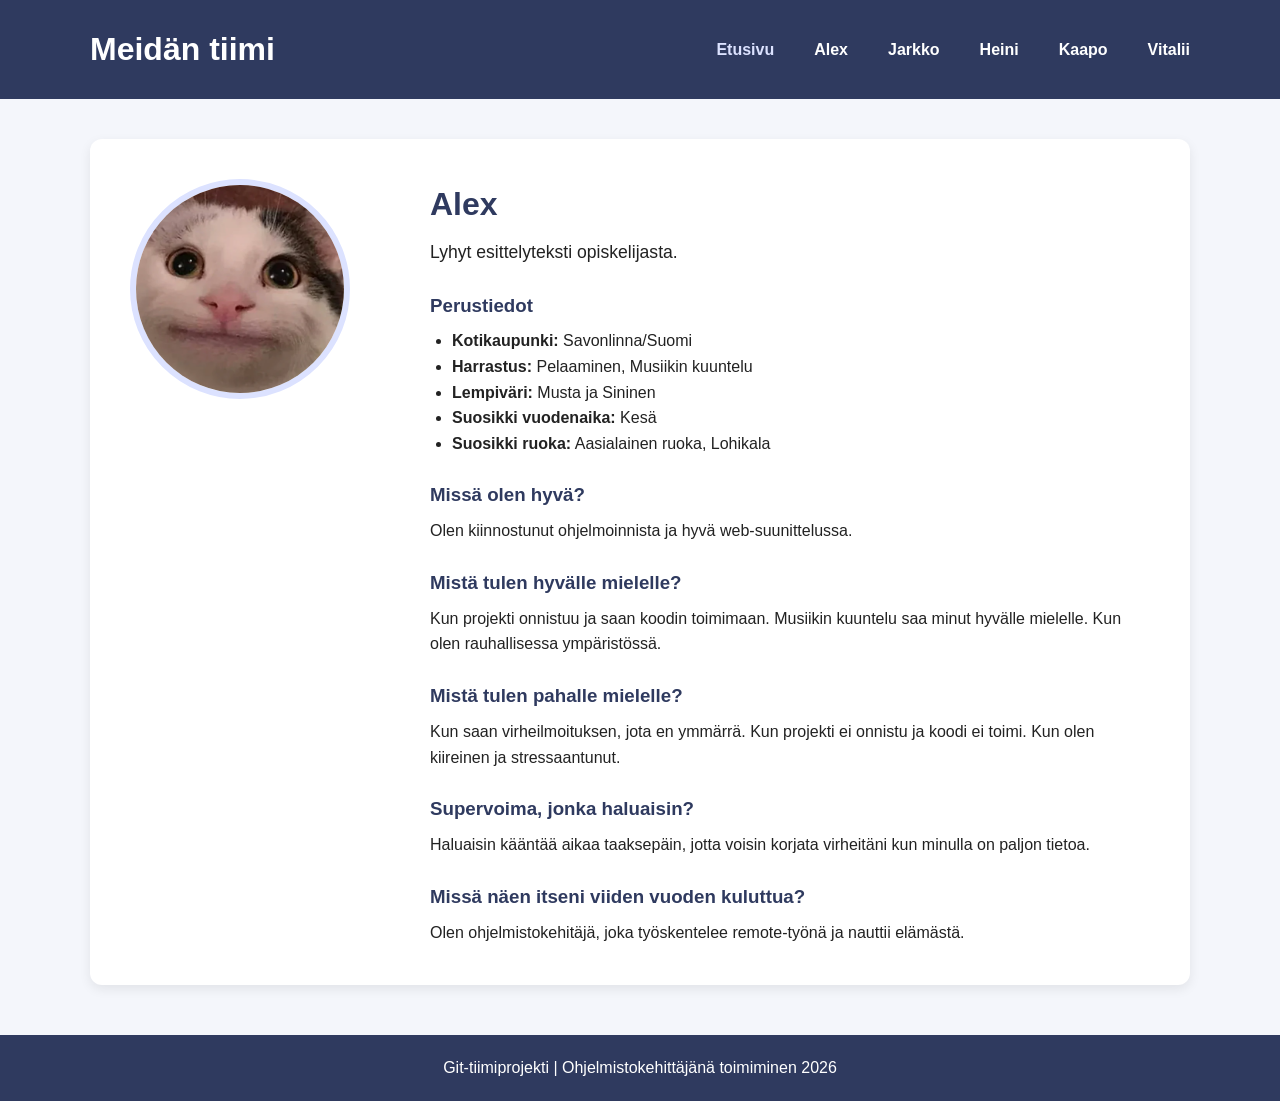
==== pages/Alex_Profiili.html @ 629b796e "Muutoksset naviaatioon" ====
<!DOCTYPE html>
<html lang="fi">
<head>
    <meta charset="UTF-8">
    <meta name="viewport" content="width=device-width, initial-scale=1.0">
    <title>Alex</title>
    <!-- Yhdistetään ulkoinen tyylitiedosto tähän sivuun -->
    <link rel="stylesheet" href="../css/style.css">
</head>
<body>

    <!-- Sivun ylätunniste sisältää tiimin nimen ja navigointilinkit -->
 <!-- Sivun ylätunniste sisältää tiimin nimen ja navigoinnin -->
      <header class="site-header">
        <div class="header-content">
            <h1>Meidän tiimi</h1>
            <nav>
                <a href="../index.html">Etusivu</a>
                <a href="Alex_Profiili.html">Alex</a>
                <a href="Jarkko.html">Jarkko</a>
                <a href="Heini-profiili.html">Heini</a>
                <a href="opiskelija_kaapo.html">Kaapo</a>
                <a href="profile_vitalii.html">Vitalii</a>
            </nav>
        </div>
    </header>

    <!-- Pääsisältö: opiskelijan profiili ja esittely -->
    <main>
        <section class="profile">
            <img class="profile-photo-large" src="../images/kissa.png" alt="Opiskelija 1">

            <div class="profile-info">
                <!-- Kirjoita otsikkoon nimesi, tekstikappaleeseen esittelyteksti -->
                <h2>Alex</h2>
                <!--Kirjoita tähän lyhyt kuvaus itsestäsi. Voit kertoa esimerkiksi,
                    mistä olet kiinnostunut ja millaisista asioista pidät.-->
                <p class="lead">Lyhyt esittelyteksti opiskelijasta.</p>

                <!-- Perustietojen luettelo, täydennä kohtiin omat vastauksesi -->
                <h3>Perustiedot</h3>
                <ul>
                    <li><strong>Kotikaupunki:</strong> Savonlinna/Suomi</li>
                    <li><strong>Harrastus:</strong> Pelaaminen, Musiikin kuuntelu</li>
                    <li><strong>Lempiväri:</strong> Musta ja Sininen</li>
                    <li><strong>Suosikki vuodenaika:</strong> Kesä</li>
                    <li><strong>Suosikki ruoka:</strong> Aasialainen ruoka, Lohikala</li>
                </ul>

                <!-- Täydennä omat vastauksesi alla oleviin kohtiin -->
                <h3>Missä olen hyvä?</h3>
                <p>
                    Olen kiinnostunut ohjelmoinnista ja hyvä web-suunittelussa.
                </p>
                <h3>Mistä tulen hyvälle mielelle?</h3>
                <p>
                   Kun projekti onnistuu ja saan koodin toimimaan.
                   Musiikin kuuntelu saa minut hyvälle mielelle.
                   Kun olen rauhallisessa ympäristössä.
                </p>
                <h3>Mistä tulen pahalle mielelle?</h3>
                <p>
                    Kun saan virheilmoituksen, jota en ymmärrä.
                    Kun projekti ei onnistu ja koodi ei toimi.
                    Kun olen kiireinen ja stressaantunut.
                </p>
                <h3>Supervoima, jonka haluaisin?</h3>
                <p>
                   Haluaisin kääntää aikaa taaksepäin, jotta voisin korjata virheitäni kun minulla on paljon tietoa.
                </p>
                <h3>Missä näen itseni viiden vuoden kuluttua?</h3>
                <p>
                    Olen ohjelmistokehitäjä, joka työskentelee remote-työnä ja nauttii elämästä.
                </p>
            </div>
        </section>
    </main>

    <!-- Alatunniste ja tekijätieto -->
    <footer class="site-footer">
        <p>Git-tiimiprojekti | Ohjelmistokehittäjänä toimiminen 2026</p>
    </footer>

    <!-- Sivun JavaScript-tiedosto -->
    <script src="../js/script.js"></script>
</body>
</html>
---- css/style.css ----
/* Perusasetukset: poistetaan oletusmarginaalit ja -täytteet */
* {
    margin: 0;
    padding: 0;
    box-sizing: border-box;
}

/* Body-elementin yleiset tyylit */
body {
    font-family: Arial, sans-serif;
    background-color: #f4f6fb;
    color: #222;
    line-height: 1.6;
}

/* Ylätunnisteen tyyli */
.site-header {
    background-color: #2f3a5f;
    color: white;
    padding: 24px 0;
    width: 100%;
}

/* Skrollatessa ylätunniste saa kiinteän position  */
.site-header-scrolled {
    position: fixed;
    top: 0;
    left: 0;
    z-index: 1000;
}
/* Ylätunnisteen sisältö keskitetään ja asetellaan riville */
.header-content {
    width: 90%;
    max-width: 1100px;
    margin: 0 auto;
    display: flex;
    justify-content: space-between;
    align-items: center;
    gap: 20px;
}

.site-header h1 {
    font-size: 2rem;
}

nav {
    position:sticky;
    display: flex;
   flex-wrap: wrap;
    gap: 40px;
    

   
}

nav a {
    color: white;
    text-decoration: none;
    font-weight: bold;

}

nav a:first-of-type {
  color: #dce2ff;
}

nav a:hover {
    text-decoration: underline;
}


/* Pääsisällön leveys ja keskitys */
main {
    width: 90%;
    max-width: 1100px;
    margin: 40px auto;
}

/* Esittelylohkon kortin tyyli */
.hero {
    display: grid;
    grid-template-columns: 320px 1fr;
    gap: 40px;
    align-items: center;
    background-color: white;
    padding: 40px;
    border-radius: 12px;
    box-shadow: 0 4px 12px rgba(0, 0, 0, 0.08);
    margin-bottom: 40px;
}

.team-photo {
    width: 300px;
    height: 300px;
    object-fit: cover;
    border-radius: 50%;
    border: 8px solid #dce2ff;
}

.hero-text h2 {
    font-size: 2rem;
    margin-bottom: 16px;
    color: #2f3a5f;
}

#H {
    font-family: "Sofia", sans-serif;
}

.members {
    display: grid;
    grid-template-columns: repeat(3, 1fr);
    gap: 24px;
}

.member-card {
    background-color: white;
    padding: 24px;
    border-radius: 12px;
    text-align: center;
    box-shadow: 0 4px 12px rgba(0, 0, 0, 0.08);
}

.profile-photo-small {
    width: 130px;
    height: 130px;
    object-fit: cover;
    border-radius: 50%;
    border: 5px solid #dce2ff;
    margin-bottom: 16px;
}

.member-card h3 {
    color: #2f3a5f;
    margin-bottom: 8px;
}

.member-card p {
    margin-bottom: 18px;
}

.button {
    display: inline-block;
    background-color: #2f3a5f;
    color: white;
    text-decoration: none;
    padding: 10px 18px;
    border-radius: 6px;
}

.button:hover {
    background-color: #1f2744;
}

.profile {
    display: grid;
    grid-template-columns: 260px 1fr;
    gap: 40px;
    align-items: start;
    background-color: white;
    padding: 40px;
    border-radius: 12px;
    box-shadow: 0 4px 12px rgba(0, 0, 0, 0.08);
}

.profile-photo-large {
    width: 220px;
    height: 220px;
    object-fit: cover;
    border-radius: 50%;
    border: 6px solid #dce2ff;
}

.profile-info h2 {
    font-size: 2rem;
    margin-bottom: 8px;
    color: #2f3a5f;
}

.profile-info h3 {
    margin-top: 24px;
    margin-bottom: 8px;
    color: #2f3a5f;
}

.profile-list {
  margin: 0;
  list-style: none;
}

.lead {
    font-size: 1.1rem;
    margin-bottom: 16px;
}

ul {
    margin-left: 22px;
}

.site-footer {
    background-color: #2f3a5f;
    color: white;
    text-align: center;
    padding: 20px;
    margin-top: 50px;
}

@media (max-width: 800px) {

    /* Responsiiviset asettelut pienemmille näytöille */
    .header-content,
    .hero,
    .profile {
        display: block;
        text-align: center;
    }

    nav {
        justify-content: center;
        margin-top: 16px;
    }

    .team-photo,
    .profile-photo-large {
        margin-bottom: 24px;
    }

    .members {
        grid-template-columns: 1fr;
    }
}


/* Jarkko edits */

.site-header-Jarkko {
    background-color: rgb(89, 38, 38);
}
/* Kaapon lisäämät*/

.site-footer-kaapo {
    background-color: #c77eb6;
    color: white;
    text-align: center;
    padding: 20px;
    margin-top: 50px;
}

.site-header-kaapo {
    background-color: #c77eb6;
    color: white;
    padding: 24px 0;
}

.profile-photo-large-Jarkko {
}
.profile-photo-large-kaapo {
    width: 220px;
    height: 220px;
    object-fit: cover;
    border-radius: 50%;
    border: 6px solid rgb(227, 154, 154);
}

.profile-info-Jarkko h2 {
    font-size: 2rem;
    margin-bottom: 8px;
    color: rgb(153, 51, 51);
}

.profile-info-Jarkko h3 {
    margin-top: 24px;
    margin-bottom: 8px;
    color: rgb(153, 51, 51);
}

.site-footer-Jarkko {
    background-color: rgb(89, 38, 38);
    color: white;
    text-align: center;
    padding: 20px;
    margin-top: 50px;
}

.profile-photo-small-Jarkko {
    border: 6px solid #ffdcf7;
}

.profile-photo-small-kaapo {
    width: 130px;
    height: 130px;
    object-fit: cover;
    border-radius: 50%;
    border: 5px solid rgb(227, 154, 154);
    margin-bottom: 16px;
}

#Jarkko1 {
    color: rgb(153, 51, 51);
}
#Jarkko2 {
    background-color: rgb(153, 51, 51);
    border: 5px solid #ffdcf7;
    margin-bottom: 16px;
}

.button-kaapo {
    display: inline-block;
    background-color: #c77eb6;
    color: white;
    text-decoration: none;
    padding: 10px 18px;
    border-radius: 6px;
}

.button-kaapo:hover {
    background-color: #b46fa4;
}
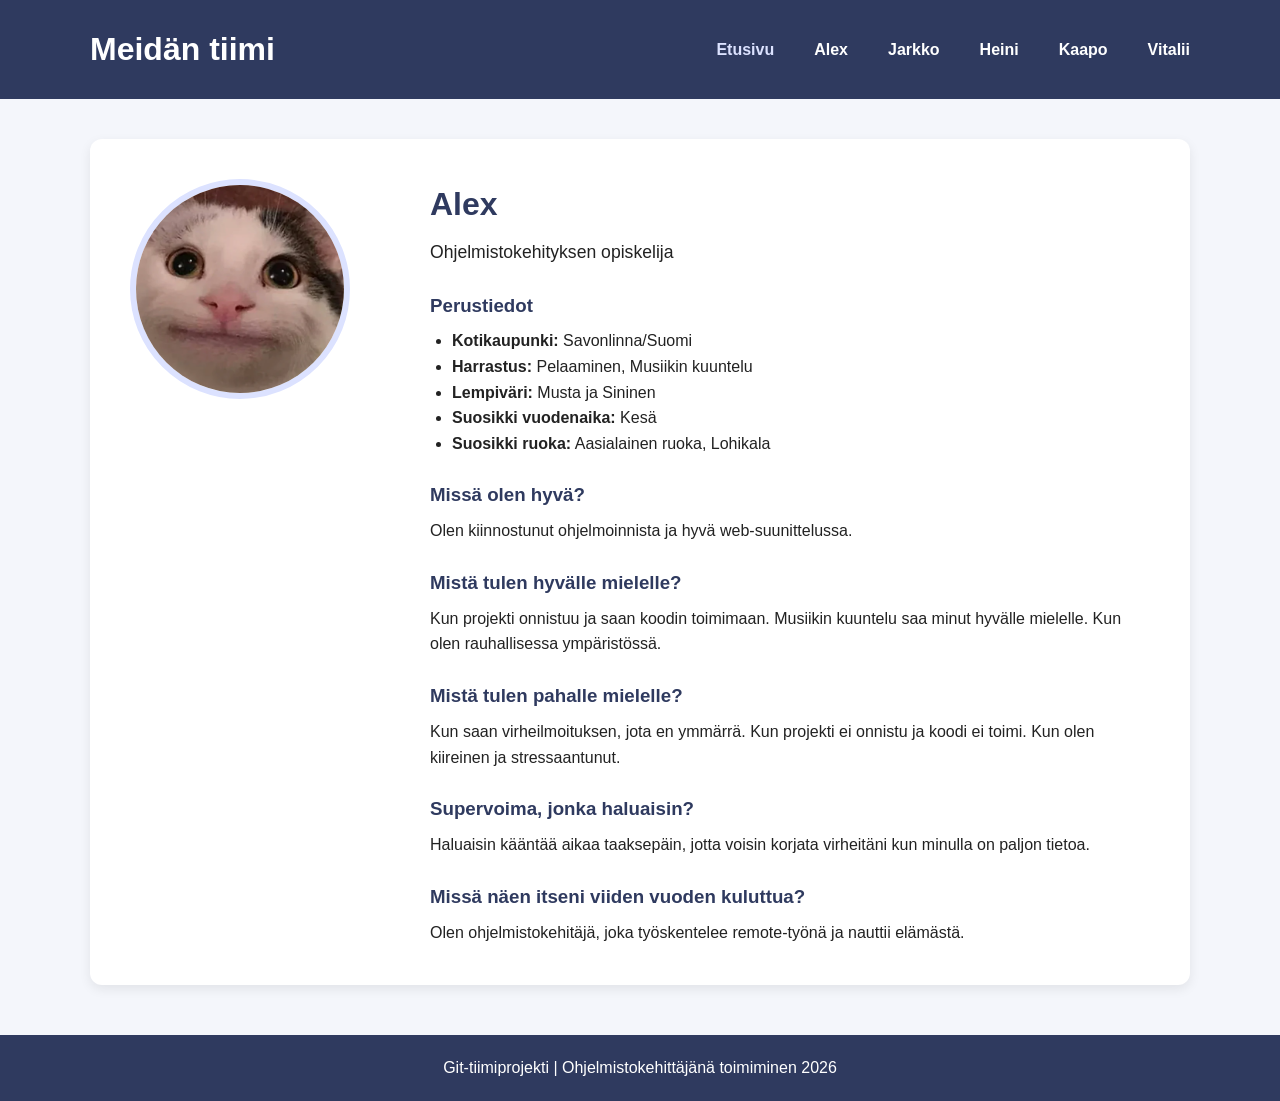
==== commit daff3f3c: "Päivitetty Alexin-lyhyt esittely" ====
--- a/pages/Alex_Profiili.html
+++ b/pages/Alex_Profiili.html
@@ -35,7 +35,7 @@
                 <h2>Alex</h2>
                 <!--Kirjoita tähän lyhyt kuvaus itsestäsi. Voit kertoa esimerkiksi,
                     mistä olet kiinnostunut ja millaisista asioista pidät.-->
-                <p class="lead">Lyhyt esittelyteksti opiskelijasta.</p>
+                <p class="lead">Ohjelmistokehityksen opiskelija</p>
 
                 <!-- Perustietojen luettelo, täydennä kohtiin omat vastauksesi -->
                 <h3>Perustiedot</h3>
@@ -84,4 +84,4 @@
     <!-- Sivun JavaScript-tiedosto -->
     <script src="../js/script.js"></script>
 </body>
-</html>+</html>
--- a/css/style.css
+++ b/css/style.css
@@ -48,8 +48,6 @@
     display: flex;
    flex-wrap: wrap;
     gap: 40px;
-    
-
    
 }
 
@@ -235,6 +233,8 @@
 
 .site-header-Jarkko {
     background-color: rgb(89, 38, 38);
+    padding: 24px 0;
+    color: white;
 }
 /* Kaapon lisäämät*/
 
@@ -253,7 +253,13 @@
 }
 
 .profile-photo-large-Jarkko {
-}
+    width: 220px;
+    height: 220px;
+    
+    border-radius: 50%;
+    border: 6px solid rgb(227, 154, 154);
+}
+
 .profile-photo-large-kaapo {
     width: 220px;
     height: 220px;
@@ -283,7 +289,12 @@
 }
 
 .profile-photo-small-Jarkko {
-    border: 6px solid #ffdcf7;
+    width: 130px;
+    height: 130px;
+    object-fit: cover;
+    border-radius: 50%;
+    border: 5px solid rgb(227, 154, 154);
+    margin-bottom: 16px;
 }
 
 .profile-photo-small-kaapo {
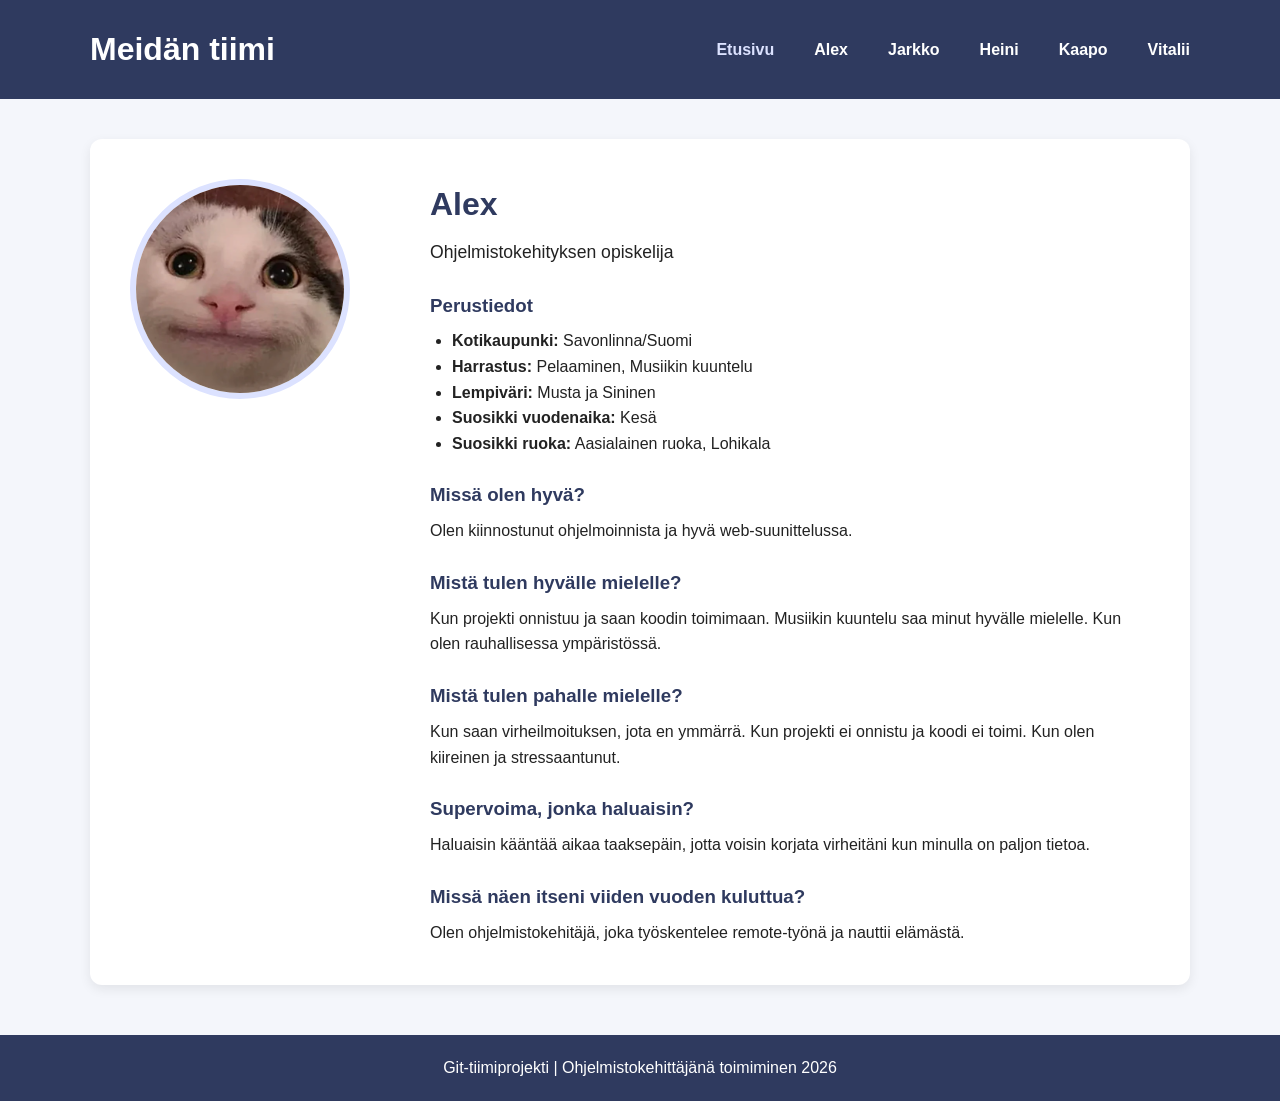
==== commit 39aedea6: "Luotu alustavat animaatiot profiili sivuille" ====
--- a/pages/Alex_Profiili.html
+++ b/pages/Alex_Profiili.html
@@ -1,5 +1,6 @@
 <!DOCTYPE html>
 <html lang="fi">
+
 <head>
     <meta charset="UTF-8">
     <meta name="viewport" content="width=device-width, initial-scale=1.0">
@@ -7,11 +8,12 @@
     <!-- Yhdistetään ulkoinen tyylitiedosto tähän sivuun -->
     <link rel="stylesheet" href="../css/style.css">
 </head>
+
 <body>
 
     <!-- Sivun ylätunniste sisältää tiimin nimen ja navigointilinkit -->
- <!-- Sivun ylätunniste sisältää tiimin nimen ja navigoinnin -->
-      <header class="site-header">
+    <!-- Sivun ylätunniste sisältää tiimin nimen ja navigoinnin -->
+    <header class="site-header">
         <div class="header-content">
             <h1>Meidän tiimi</h1>
             <nav>
@@ -28,9 +30,9 @@
     <!-- Pääsisältö: opiskelijan profiili ja esittely -->
     <main>
         <section class="profile">
-            <img class="profile-photo-large" src="../images/kissa.png" alt="Opiskelija 1">
+            <img class="profile-photo-large animate-image" src="../images/kissa.png" alt="Opiskelija 1">
 
-            <div class="profile-info">
+            <div class="profile-info animate-text">
                 <!-- Kirjoita otsikkoon nimesi, tekstikappaleeseen esittelyteksti -->
                 <h2>Alex</h2>
                 <!--Kirjoita tähän lyhyt kuvaus itsestäsi. Voit kertoa esimerkiksi,
@@ -54,9 +56,9 @@
                 </p>
                 <h3>Mistä tulen hyvälle mielelle?</h3>
                 <p>
-                   Kun projekti onnistuu ja saan koodin toimimaan.
-                   Musiikin kuuntelu saa minut hyvälle mielelle.
-                   Kun olen rauhallisessa ympäristössä.
+                    Kun projekti onnistuu ja saan koodin toimimaan.
+                    Musiikin kuuntelu saa minut hyvälle mielelle.
+                    Kun olen rauhallisessa ympäristössä.
                 </p>
                 <h3>Mistä tulen pahalle mielelle?</h3>
                 <p>
@@ -66,7 +68,7 @@
                 </p>
                 <h3>Supervoima, jonka haluaisin?</h3>
                 <p>
-                   Haluaisin kääntää aikaa taaksepäin, jotta voisin korjata virheitäni kun minulla on paljon tietoa.
+                    Haluaisin kääntää aikaa taaksepäin, jotta voisin korjata virheitäni kun minulla on paljon tietoa.
                 </p>
                 <h3>Missä näen itseni viiden vuoden kuluttua?</h3>
                 <p>
@@ -84,4 +86,5 @@
     <!-- Sivun JavaScript-tiedosto -->
     <script src="../js/script.js"></script>
 </body>
-</html>
+
+</html>
--- a/css/style.css
+++ b/css/style.css
@@ -28,6 +28,7 @@
     left: 0;
     z-index: 1000;
 }
+
 /* Ylätunnisteen sisältö keskitetään ja asetellaan riville */
 .header-content {
     width: 90%;
@@ -44,11 +45,11 @@
 }
 
 nav {
-    position:sticky;
+    position: sticky;
     display: flex;
-   flex-wrap: wrap;
+    flex-wrap: wrap;
     gap: 40px;
-   
+
 }
 
 nav a {
@@ -59,7 +60,7 @@
 }
 
 nav a:first-of-type {
-  color: #dce2ff;
+    color: #dce2ff;
 }
 
 nav a:hover {
@@ -182,8 +183,8 @@
 }
 
 .profile-list {
-  margin: 0;
-  list-style: none;
+    margin: 0;
+    list-style: none;
 }
 
 .lead {
@@ -236,36 +237,12 @@
     padding: 24px 0;
     color: white;
 }
-/* Kaapon lisäämät*/
-
-.site-footer-kaapo {
-    background-color: #c77eb6;
-    color: white;
-    text-align: center;
-    padding: 20px;
-    margin-top: 50px;
-}
-
-.site-header-kaapo {
-    background-color: #c77eb6;
-    color: white;
-    padding: 24px 0;
-}
 
 .profile-photo-large-Jarkko {
     width: 220px;
     height: 220px;
-    
-    border-radius: 50%;
-    border: 6px solid rgb(227, 154, 154);
-}
-
-.profile-photo-large-kaapo {
-    width: 220px;
-    height: 220px;
-    object-fit: cover;
-    border-radius: 50%;
-    border: 6px solid rgb(227, 154, 154);
+    border-radius: 50%;
+    border: 6px solid rgb(243, 136, 136);
 }
 
 .profile-info-Jarkko h2 {
@@ -293,8 +270,42 @@
     height: 130px;
     object-fit: cover;
     border-radius: 50%;
-    border: 5px solid rgb(227, 154, 154);
-    margin-bottom: 16px;
+    border: 5px solid rgb(231, 114, 114);
+    margin-bottom: 16px;
+}
+
+#Jarkko1 {
+    color: rgb(153, 51, 51);
+}
+
+#Jarkko2 {
+    background-color: rgb(153, 51, 51);
+    margin-bottom: 16px;
+}
+
+
+/* Kaapon lisäämät*/
+
+.site-footer-kaapo {
+    background-color: #c77eb6;
+    color: white;
+    text-align: center;
+    padding: 20px;
+    margin-top: 50px;
+}
+
+.site-header-kaapo {
+    background-color: #c77eb6;
+    color: white;
+    padding: 24px 0;
+}
+
+.profile-photo-large-kaapo {
+    width: 220px;
+    height: 220px;
+    object-fit: cover;
+    border-radius: 50%;
+    border: 6px solid rgb(227, 154, 154);
 }
 
 .profile-photo-small-kaapo {
@@ -306,15 +317,6 @@
     margin-bottom: 16px;
 }
 
-#Jarkko1 {
-    color: rgb(153, 51, 51);
-}
-#Jarkko2 {
-    background-color: rgb(153, 51, 51);
-    border: 5px solid #ffdcf7;
-    margin-bottom: 16px;
-}
-
 .button-kaapo {
     display: inline-block;
     background-color: #c77eb6;
@@ -326,4 +328,82 @@
 
 .button-kaapo:hover {
     background-color: #b46fa4;
+}
+
+/* =========================================
+   ANIMATIONS
+========================================= */
+
+/* Starting hidden state */
+.animate-text,
+.animate-image,
+.animate-card {
+    opacity: 0;
+    transform: translateY(40px);
+}
+
+/* When visible */
+.show-animation {
+    opacity: 1;
+    transform: translateY(0);
+}
+
+/* Text animation */
+.animate-text.show-animation {
+    transition:
+        opacity 0.9s ease,
+        transform 0.9s ease;
+}
+
+/* Image animation */
+.animate-image {
+    transform: scale(0.85);
+}
+
+.animate-image.show-animation {
+    opacity: 1;
+    transform: scale(1);
+    transition:
+        opacity 1s ease,
+        transform 1s ease;
+}
+
+/* Member cards */
+.animate-card.show-animation {
+    transition:
+        opacity 0.7s ease,
+        transform 0.7s ease;
+}
+
+/* Stagger effect */
+.animate-card:nth-child(1) {
+    transition-delay: 0.1s;
+}
+
+.animate-card:nth-child(2) {
+    transition-delay: 0.3s;
+}
+
+.animate-card:nth-child(3) {
+    transition-delay: 0.5s;
+}
+
+.animate-card:nth-child(4) {
+    transition-delay: 0.7s;
+}
+
+.animate-card:nth-child(5) {
+    transition-delay: 0.9s;
+}
+
+/* Hover effect */
+.member-card {
+    transition:
+        transform 0.3s ease,
+        box-shadow 0.3s ease;
+}
+
+.member-card:hover {
+    transform: translateY(-8px);
+    box-shadow: 0 10px 25px rgba(0, 0, 0, 0.15);
 }
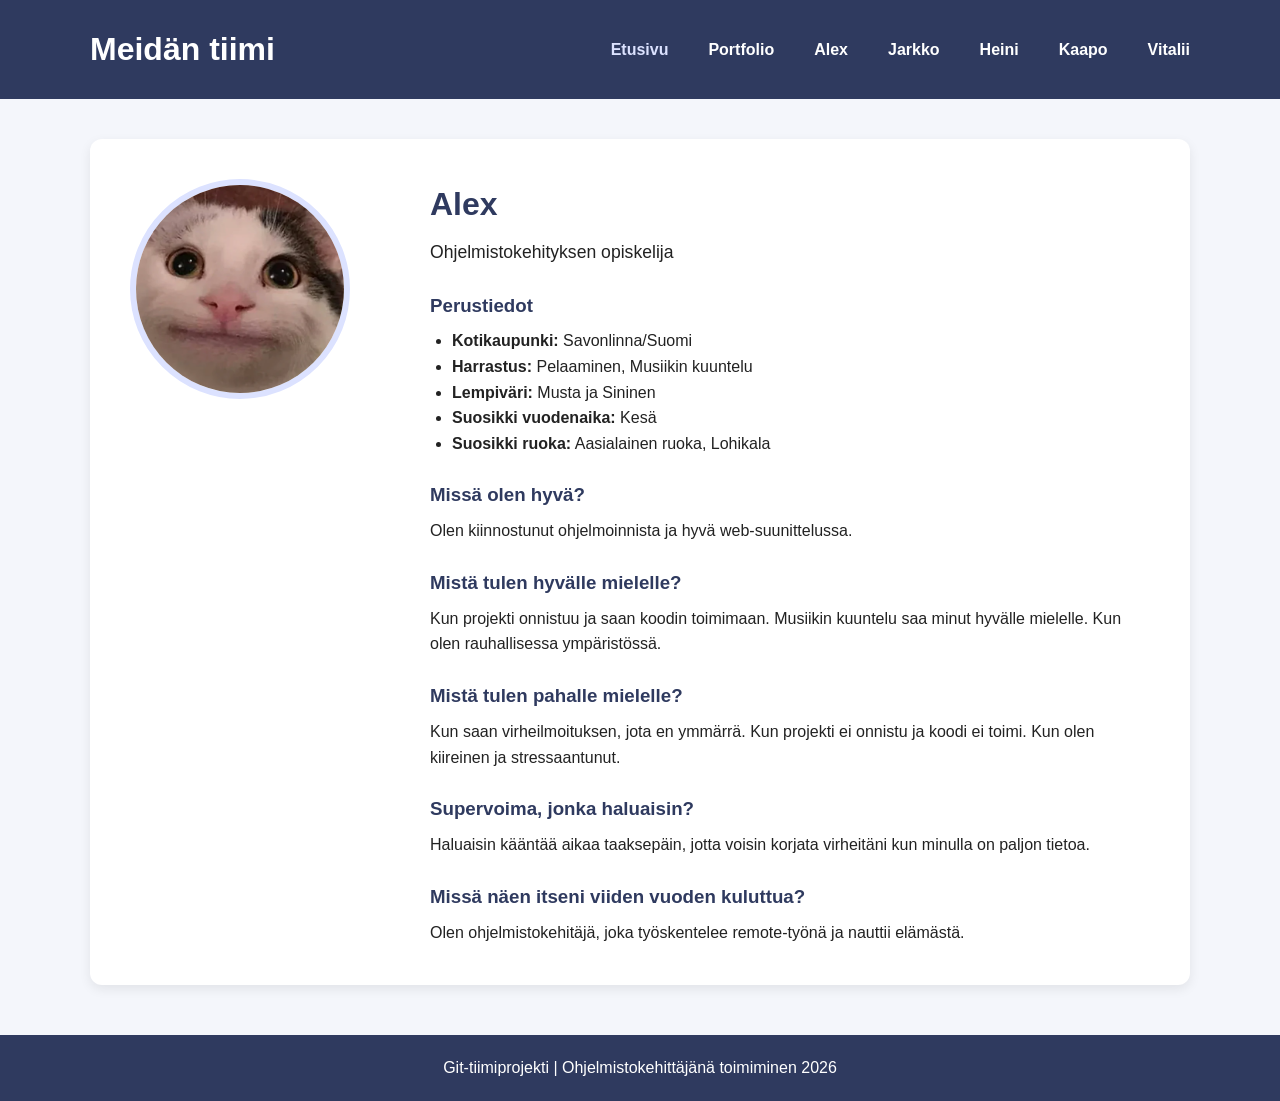
==== commit 9296498b: "Luotu uusi portfolio-sivu ja tehty alustavia muokkauksia" ====
--- a/pages/Alex_Profiili.html
+++ b/pages/Alex_Profiili.html
@@ -1,6 +1,5 @@
 <!DOCTYPE html>
 <html lang="fi">
-
 <head>
     <meta charset="UTF-8">
     <meta name="viewport" content="width=device-width, initial-scale=1.0">
@@ -8,16 +7,16 @@
     <!-- Yhdistetään ulkoinen tyylitiedosto tähän sivuun -->
     <link rel="stylesheet" href="../css/style.css">
 </head>
-
 <body>
 
     <!-- Sivun ylätunniste sisältää tiimin nimen ja navigointilinkit -->
-    <!-- Sivun ylätunniste sisältää tiimin nimen ja navigoinnin -->
-    <header class="site-header">
+ <!-- Sivun ylätunniste sisältää tiimin nimen ja navigoinnin -->
+      <header class="site-header">
         <div class="header-content">
             <h1>Meidän tiimi</h1>
             <nav>
                 <a href="../index.html">Etusivu</a>
+                <a href="portfolio.html">Portfolio</a>
                 <a href="Alex_Profiili.html">Alex</a>
                 <a href="Jarkko.html">Jarkko</a>
                 <a href="Heini-profiili.html">Heini</a>
@@ -30,9 +29,9 @@
     <!-- Pääsisältö: opiskelijan profiili ja esittely -->
     <main>
         <section class="profile">
-            <img class="profile-photo-large animate-image" src="../images/kissa.png" alt="Opiskelija 1">
+            <img class="profile-photo-large" src="../images/kissa.png" alt="Opiskelija 1">
 
-            <div class="profile-info animate-text">
+            <div class="profile-info">
                 <!-- Kirjoita otsikkoon nimesi, tekstikappaleeseen esittelyteksti -->
                 <h2>Alex</h2>
                 <!--Kirjoita tähän lyhyt kuvaus itsestäsi. Voit kertoa esimerkiksi,
@@ -56,9 +55,9 @@
                 </p>
                 <h3>Mistä tulen hyvälle mielelle?</h3>
                 <p>
-                    Kun projekti onnistuu ja saan koodin toimimaan.
-                    Musiikin kuuntelu saa minut hyvälle mielelle.
-                    Kun olen rauhallisessa ympäristössä.
+                   Kun projekti onnistuu ja saan koodin toimimaan.
+                   Musiikin kuuntelu saa minut hyvälle mielelle.
+                   Kun olen rauhallisessa ympäristössä.
                 </p>
                 <h3>Mistä tulen pahalle mielelle?</h3>
                 <p>
@@ -68,7 +67,7 @@
                 </p>
                 <h3>Supervoima, jonka haluaisin?</h3>
                 <p>
-                    Haluaisin kääntää aikaa taaksepäin, jotta voisin korjata virheitäni kun minulla on paljon tietoa.
+                   Haluaisin kääntää aikaa taaksepäin, jotta voisin korjata virheitäni kun minulla on paljon tietoa.
                 </p>
                 <h3>Missä näen itseni viiden vuoden kuluttua?</h3>
                 <p>
@@ -86,5 +85,4 @@
     <!-- Sivun JavaScript-tiedosto -->
     <script src="../js/script.js"></script>
 </body>
-
-</html>+</html>
--- a/css/style.css
+++ b/css/style.css
@@ -28,7 +28,6 @@
     left: 0;
     z-index: 1000;
 }
-
 /* Ylätunnisteen sisältö keskitetään ja asetellaan riville */
 .header-content {
     width: 90%;
@@ -45,11 +44,11 @@
 }
 
 nav {
-    position: sticky;
+    position:sticky;
     display: flex;
-    flex-wrap: wrap;
+   flex-wrap: wrap;
     gap: 40px;
-
+   
 }
 
 nav a {
@@ -60,7 +59,7 @@
 }
 
 nav a:first-of-type {
-    color: #dce2ff;
+  color: #dce2ff;
 }
 
 nav a:hover {
@@ -183,8 +182,8 @@
 }
 
 .profile-list {
-    margin: 0;
-    list-style: none;
+  margin: 0;
+  list-style: none;
 }
 
 .lead {
@@ -277,7 +276,6 @@
 #Jarkko1 {
     color: rgb(153, 51, 51);
 }
-
 #Jarkko2 {
     background-color: rgb(153, 51, 51);
     margin-bottom: 16px;
@@ -330,80 +328,8 @@
     background-color: #b46fa4;
 }
 
-/* =========================================
-   ANIMATIONS
-========================================= */
-
-/* Starting hidden state */
-.animate-text,
-.animate-image,
-.animate-card {
-    opacity: 0;
-    transform: translateY(40px);
-}
-
-/* When visible */
-.show-animation {
-    opacity: 1;
-    transform: translateY(0);
-}
-
-/* Text animation */
-.animate-text.show-animation {
-    transition:
-        opacity 0.9s ease,
-        transform 0.9s ease;
-}
-
-/* Image animation */
-.animate-image {
-    transform: scale(0.85);
-}
-
-.animate-image.show-animation {
-    opacity: 1;
-    transform: scale(1);
-    transition:
-        opacity 1s ease,
-        transform 1s ease;
-}
-
-/* Member cards */
-.animate-card.show-animation {
-    transition:
-        opacity 0.7s ease,
-        transform 0.7s ease;
-}
-
-/* Stagger effect */
-.animate-card:nth-child(1) {
-    transition-delay: 0.1s;
-}
-
-.animate-card:nth-child(2) {
-    transition-delay: 0.3s;
-}
-
-.animate-card:nth-child(3) {
-    transition-delay: 0.5s;
-}
-
-.animate-card:nth-child(4) {
-    transition-delay: 0.7s;
-}
-
-.animate-card:nth-child(5) {
-    transition-delay: 0.9s;
-}
-
-/* Hover effect */
-.member-card {
-    transition:
-        transform 0.3s ease,
-        box-shadow 0.3s ease;
-}
-
-.member-card:hover {
-    transform: translateY(-8px);
-    box-shadow: 0 10px 25px rgba(0, 0, 0, 0.15);
+.projektit {
+     display: grid;
+ grid-template-columns: repeat(3, 1fr);
+ gap: 24px;
 }
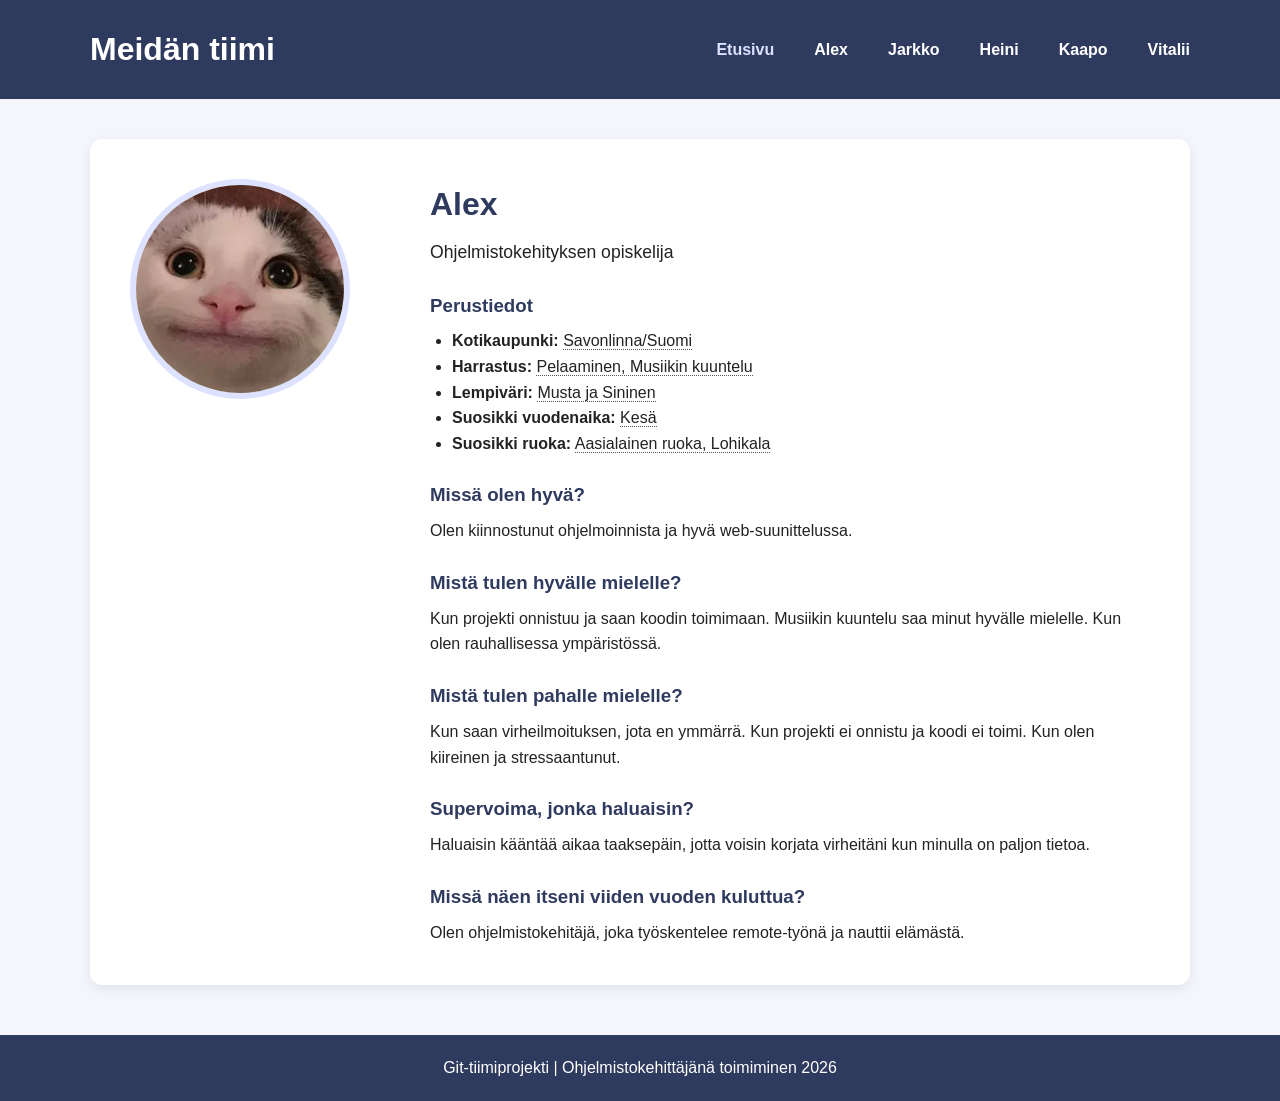
==== commit 3d1719d2: "Joka jäsenten profiilisivuille lisätty 'tooltip'-ominaisuus. Tooltipseja on 'Perustiedot'- osiossa j" ====
--- a/pages/Alex_Profiili.html
+++ b/pages/Alex_Profiili.html
@@ -16,7 +16,6 @@
             <h1>Meidän tiimi</h1>
             <nav>
                 <a href="../index.html">Etusivu</a>
-                <a href="portfolio.html">Portfolio</a>
                 <a href="Alex_Profiili.html">Alex</a>
                 <a href="Jarkko.html">Jarkko</a>
                 <a href="Heini-profiili.html">Heini</a>
@@ -41,11 +40,41 @@
                 <!-- Perustietojen luettelo, täydennä kohtiin omat vastauksesi -->
                 <h3>Perustiedot</h3>
                 <ul>
-                    <li><strong>Kotikaupunki:</strong> Savonlinna/Suomi</li>
-                    <li><strong>Harrastus:</strong> Pelaaminen, Musiikin kuuntelu</li>
-                    <li><strong>Lempiväri:</strong> Musta ja Sininen</li>
-                    <li><strong>Suosikki vuodenaika:</strong> Kesä</li>
-                    <li><strong>Suosikki ruoka:</strong> Aasialainen ruoka, Lohikala</li>
+                    <li>
+                      <strong>Kotikaupunki:</strong> 
+                      <span class="tooltip">
+                        Savonlinna/Suomi
+                        <span class="tooltiptext">Tähän tulee vihjeteksti</span>
+                      </span>
+                    </li>
+                    <li>
+                      <strong>Harrastus:</strong> 
+                      <span class="tooltip">
+                        Pelaaminen, Musiikin kuuntelu
+                        <span class="tooltiptext">Tähän tulee vihjeteksti</span>
+                      </span>
+                    </li>
+                    <li>
+                      <strong>Lempiväri:</strong> 
+                      <span class="tooltip">
+                        Musta ja Sininen
+                        <span class="tooltiptext">Tähän tulee vihjeteksti</spa>
+                      </span>
+                    </li>
+                    <li>
+                      <strong>Suosikki vuodenaika:</strong> 
+                      <span class="tooltip">
+                        Kesä
+                        <span class="tooltiptext">Tähän tulee vihjeteksti</span>
+                      </span>
+                    </li>
+                    <li>
+                      <strong>Suosikki ruoka:</strong> 
+                      <span class="tooltip">
+                        Aasialainen ruoka, Lohikala
+                        <span class="tooltiptext">Tähän tulee vihjeteksti</span>
+                      </span>
+                    </li>
                 </ul>
 
                 <!-- Täydennä omat vastauksesi alla oleviin kohtiin -->
--- a/css/style.css
+++ b/css/style.css
@@ -236,12 +236,36 @@
     padding: 24px 0;
     color: white;
 }
+/* Kaapon lisäämät*/
+
+.site-footer-kaapo {
+    background-color: #c77eb6;
+    color: white;
+    text-align: center;
+    padding: 20px;
+    margin-top: 50px;
+}
+
+.site-header-kaapo {
+    background-color: #c77eb6;
+    color: white;
+    padding: 24px 0;
+}
 
 .profile-photo-large-Jarkko {
     width: 220px;
     height: 220px;
-    border-radius: 50%;
-    border: 6px solid rgb(243, 136, 136);
+    
+    border-radius: 50%;
+    border: 6px solid rgb(227, 154, 154);
+}
+
+.profile-photo-large-kaapo {
+    width: 220px;
+    height: 220px;
+    object-fit: cover;
+    border-radius: 50%;
+    border: 6px solid rgb(227, 154, 154);
 }
 
 .profile-info-Jarkko h2 {
@@ -269,41 +293,8 @@
     height: 130px;
     object-fit: cover;
     border-radius: 50%;
-    border: 5px solid rgb(231, 114, 114);
-    margin-bottom: 16px;
-}
-
-#Jarkko1 {
-    color: rgb(153, 51, 51);
-}
-#Jarkko2 {
-    background-color: rgb(153, 51, 51);
-    margin-bottom: 16px;
-}
-
-
-/* Kaapon lisäämät*/
-
-.site-footer-kaapo {
-    background-color: #c77eb6;
-    color: white;
-    text-align: center;
-    padding: 20px;
-    margin-top: 50px;
-}
-
-.site-header-kaapo {
-    background-color: #c77eb6;
-    color: white;
-    padding: 24px 0;
-}
-
-.profile-photo-large-kaapo {
-    width: 220px;
-    height: 220px;
-    object-fit: cover;
-    border-radius: 50%;
-    border: 6px solid rgb(227, 154, 154);
+    border: 5px solid rgb(227, 154, 154);
+    margin-bottom: 16px;
 }
 
 .profile-photo-small-kaapo {
@@ -315,6 +306,15 @@
     margin-bottom: 16px;
 }
 
+#Jarkko1 {
+    color: rgb(153, 51, 51);
+}
+#Jarkko2 {
+    background-color: rgb(153, 51, 51);
+    border: 5px solid #ffdcf7;
+    margin-bottom: 16px;
+}
+
 .button-kaapo {
     display: inline-block;
     background-color: #c77eb6;
@@ -328,8 +328,48 @@
     background-color: #b46fa4;
 }
 
-.projektit {
-     display: grid;
- grid-template-columns: repeat(3, 1fr);
- gap: 24px;
-}+/* ===== Vitalii edits ===== */
+
+/* Tooltip */
+
+.tooltip {
+  position: relative;
+  border-bottom: 1px dotted #555;
+}
+
+.tooltip .tooltiptext {
+  visibility: hidden;
+  min-width: 120px;
+  background-color: #555;
+  color: #fff;
+  text-align: center;
+  padding: 0.5rem;
+  border-radius: 0.5rem;
+
+  position: absolute;
+  bottom: 125%;
+  left: 50%;
+  transform: translateX(-50%);
+  z-index: 1;
+
+  opacity: 0;
+  transition: opacity 0.3s;
+}
+
+.tooltip .tooltiptext::after {
+  content: "";
+  position: absolute;
+  top: 100%;
+  left: 50%;
+  transform: translateX(-50%);
+  border-width: 5px;
+  border-style: solid;
+  border-color: #555 transparent transparent transparent;
+}
+
+.tooltip:hover .tooltiptext {
+  visibility: visible;
+  opacity: 1;
+}
+
+/*  */
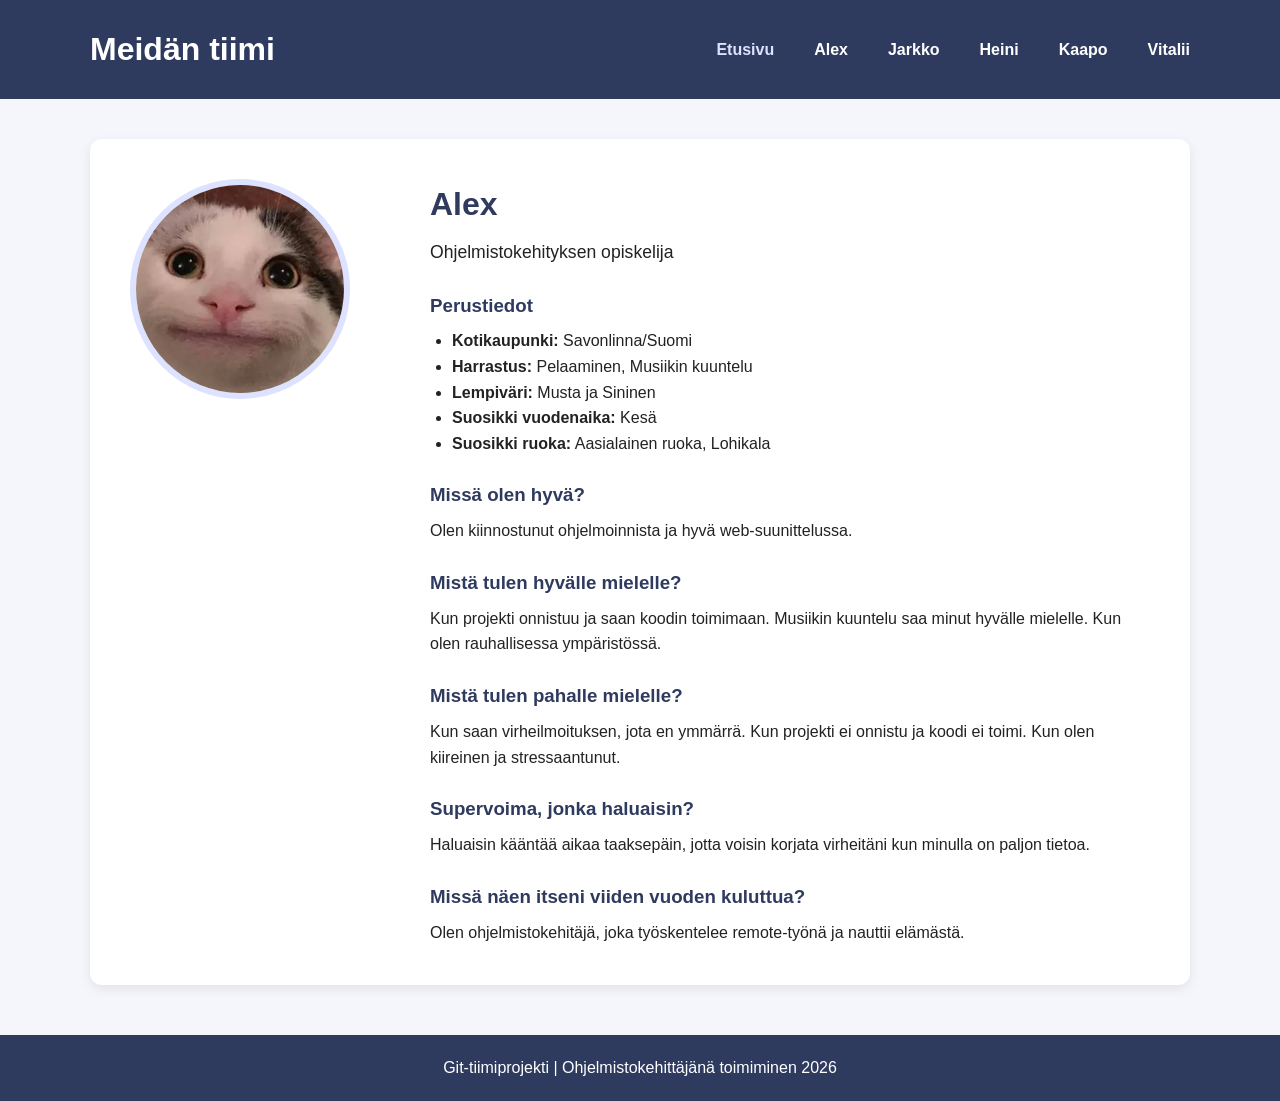
==== commit d53edbd4: "hamburger menua parannettu ja lisätty kaikkiin sivuihin" ====
--- a/pages/Alex_Profiili.html
+++ b/pages/Alex_Profiili.html
@@ -6,6 +6,7 @@
     <title>Alex</title>
     <!-- Yhdistetään ulkoinen tyylitiedosto tähän sivuun -->
     <link rel="stylesheet" href="../css/style.css">
+    <link rel="stylesheet" href="https://cdnjs.cloudflare.com/ajax/libs/font-awesome/4.7.0/css/font-awesome.min.css">
 </head>
 <body>
 
@@ -14,14 +15,19 @@
       <header class="site-header">
         <div class="header-content">
             <h1>Meidän tiimi</h1>
-            <nav>
+
+        <a href="javascript:void(0);" class="icon" onclick="HamburberMenu()">
+            <i id="HamIcon" class="fa fa-bars"></i>
+        </a>
+
+            <div id="myLinks">
                 <a href="../index.html">Etusivu</a>
                 <a href="Alex_Profiili.html">Alex</a>
                 <a href="Jarkko.html">Jarkko</a>
                 <a href="Heini-profiili.html">Heini</a>
                 <a href="opiskelija_kaapo.html">Kaapo</a>
                 <a href="profile_vitalii.html">Vitalii</a>
-            </nav>
+            </div>
         </div>
     </header>
 
@@ -40,41 +46,11 @@
                 <!-- Perustietojen luettelo, täydennä kohtiin omat vastauksesi -->
                 <h3>Perustiedot</h3>
                 <ul>
-                    <li>
-                      <strong>Kotikaupunki:</strong> 
-                      <span class="tooltip">
-                        Savonlinna/Suomi
-                        <span class="tooltiptext">Tähän tulee vihjeteksti</span>
-                      </span>
-                    </li>
-                    <li>
-                      <strong>Harrastus:</strong> 
-                      <span class="tooltip">
-                        Pelaaminen, Musiikin kuuntelu
-                        <span class="tooltiptext">Tähän tulee vihjeteksti</span>
-                      </span>
-                    </li>
-                    <li>
-                      <strong>Lempiväri:</strong> 
-                      <span class="tooltip">
-                        Musta ja Sininen
-                        <span class="tooltiptext">Tähän tulee vihjeteksti</spa>
-                      </span>
-                    </li>
-                    <li>
-                      <strong>Suosikki vuodenaika:</strong> 
-                      <span class="tooltip">
-                        Kesä
-                        <span class="tooltiptext">Tähän tulee vihjeteksti</span>
-                      </span>
-                    </li>
-                    <li>
-                      <strong>Suosikki ruoka:</strong> 
-                      <span class="tooltip">
-                        Aasialainen ruoka, Lohikala
-                        <span class="tooltiptext">Tähän tulee vihjeteksti</span>
-                      </span>
-                    </li>
+                    <li><strong>Kotikaupunki:</strong> Savonlinna/Suomi</li>
+                    <li><strong>Harrastus:</strong> Pelaaminen, Musiikin kuuntelu</li>
+                    <li><strong>Lempiväri:</strong> Musta ja Sininen</li>
+                    <li><strong>Suosikki vuodenaika:</strong> Kesä</li>
+                    <li><strong>Suosikki ruoka:</strong> Aasialainen ruoka, Lohikala</li>
                 </ul>
 
                 <!-- Täydennä omat vastauksesi alla oleviin kohtiin -->
--- a/css/style.css
+++ b/css/style.css
@@ -19,6 +19,7 @@
     color: white;
     padding: 24px 0;
     width: 100%;
+    position: relative;
 }
 
 /* Skrollatessa ylätunniste saa kiinteän position  */
@@ -43,26 +44,25 @@
     font-size: 2rem;
 }
 
-nav {
+#myLinks {
     position:sticky;
     display: flex;
-   flex-wrap: wrap;
+    flex-wrap: wrap;
     gap: 40px;
-   
-}
-
-nav a {
+}
+
+#myLinks a {
     color: white;
     text-decoration: none;
     font-weight: bold;
 
 }
 
-nav a:first-of-type {
+#myLinks a:first-of-type {
   color: #dce2ff;
 }
 
-nav a:hover {
+#myLinks a:hover {
     text-decoration: underline;
 }
 
@@ -203,6 +203,10 @@
     margin-top: 50px;
 }
 
+#HamIcon {
+        display: none;
+    }
+
 @media (max-width: 800px) {
 
     /* Responsiiviset asettelut pienemmille näytöille */
@@ -226,6 +230,35 @@
     .members {
         grid-template-columns: 1fr;
     }
+
+    #HamIcon {
+        display: block;
+    }
+
+    /* Hamburber-menu */ 
+        #myLinks {
+            display: none;
+             
+    }
+        .site-header a {
+            color: white;
+            padding: 14px 16px;
+            text-decoration: none;
+            font-size: 17px;
+    }
+        .site-header-Jarkko a {
+            color: white;
+            padding: 14px 16px;
+            text-decoration: none;
+            font-size: 17px;
+    }
+        .site-header-kaapo a {
+            background-color: #c77eb6;
+            color: white;
+            padding: 14px 16px;
+            text-decoration: none;
+            font-size: 17px;
+    }
 }
 
 
@@ -236,28 +269,66 @@
     padding: 24px 0;
     color: white;
 }
-/* Kaapon lisäämät*/
-
-.site-footer-kaapo {
-    background-color: #c77eb6;
+
+.profile-photo-large-Jarkko {
+    width: 220px;
+    height: 220px;
+    border-radius: 50%;
+    border: 6px solid rgb(243, 136, 136);
+}
+
+.profile-info-Jarkko h2 {
+    font-size: 2rem;
+    margin-bottom: 8px;
+    color: rgb(153, 51, 51);
+}
+
+.profile-info-Jarkko h3 {
+    margin-top: 24px;
+    margin-bottom: 8px;
+    color: rgb(153, 51, 51);
+}
+
+.site-footer-Jarkko {
+    background-color: rgb(89, 38, 38);
     color: white;
     text-align: center;
     padding: 20px;
     margin-top: 50px;
 }
 
+.profile-photo-small-Jarkko {
+    width: 130px;
+    height: 130px;
+    object-fit: cover;
+    border-radius: 50%;
+    border: 5px solid rgb(231, 114, 114);
+    margin-bottom: 16px;
+}
+
+#Jarkko1 {
+    color: rgb(153, 51, 51);
+}
+#Jarkko2 {
+    background-color: rgb(153, 51, 51);
+    margin-bottom: 16px;
+}
+
+
+/* Kaapon lisäämät*/
+
+.site-footer-kaapo {
+    background-color: #c77eb6;
+    color: white;
+    text-align: center;
+    padding: 20px;
+    margin-top: 50px;
+}
+
 .site-header-kaapo {
     background-color: #c77eb6;
     color: white;
     padding: 24px 0;
-}
-
-.profile-photo-large-Jarkko {
-    width: 220px;
-    height: 220px;
-    
-    border-radius: 50%;
-    border: 6px solid rgb(227, 154, 154);
 }
 
 .profile-photo-large-kaapo {
@@ -268,35 +339,6 @@
     border: 6px solid rgb(227, 154, 154);
 }
 
-.profile-info-Jarkko h2 {
-    font-size: 2rem;
-    margin-bottom: 8px;
-    color: rgb(153, 51, 51);
-}
-
-.profile-info-Jarkko h3 {
-    margin-top: 24px;
-    margin-bottom: 8px;
-    color: rgb(153, 51, 51);
-}
-
-.site-footer-Jarkko {
-    background-color: rgb(89, 38, 38);
-    color: white;
-    text-align: center;
-    padding: 20px;
-    margin-top: 50px;
-}
-
-.profile-photo-small-Jarkko {
-    width: 130px;
-    height: 130px;
-    object-fit: cover;
-    border-radius: 50%;
-    border: 5px solid rgb(227, 154, 154);
-    margin-bottom: 16px;
-}
-
 .profile-photo-small-kaapo {
     width: 130px;
     height: 130px;
@@ -306,15 +348,6 @@
     margin-bottom: 16px;
 }
 
-#Jarkko1 {
-    color: rgb(153, 51, 51);
-}
-#Jarkko2 {
-    background-color: rgb(153, 51, 51);
-    border: 5px solid #ffdcf7;
-    margin-bottom: 16px;
-}
-
 .button-kaapo {
     display: inline-block;
     background-color: #c77eb6;
@@ -326,50 +359,4 @@
 
 .button-kaapo:hover {
     background-color: #b46fa4;
-}
-
-/* ===== Vitalii edits ===== */
-
-/* Tooltip */
-
-.tooltip {
-  position: relative;
-  border-bottom: 1px dotted #555;
-}
-
-.tooltip .tooltiptext {
-  visibility: hidden;
-  min-width: 120px;
-  background-color: #555;
-  color: #fff;
-  text-align: center;
-  padding: 0.5rem;
-  border-radius: 0.5rem;
-
-  position: absolute;
-  bottom: 125%;
-  left: 50%;
-  transform: translateX(-50%);
-  z-index: 1;
-
-  opacity: 0;
-  transition: opacity 0.3s;
-}
-
-.tooltip .tooltiptext::after {
-  content: "";
-  position: absolute;
-  top: 100%;
-  left: 50%;
-  transform: translateX(-50%);
-  border-width: 5px;
-  border-style: solid;
-  border-color: #555 transparent transparent transparent;
-}
-
-.tooltip:hover .tooltiptext {
-  visibility: visible;
-  opacity: 1;
-}
-
-/*  */+}
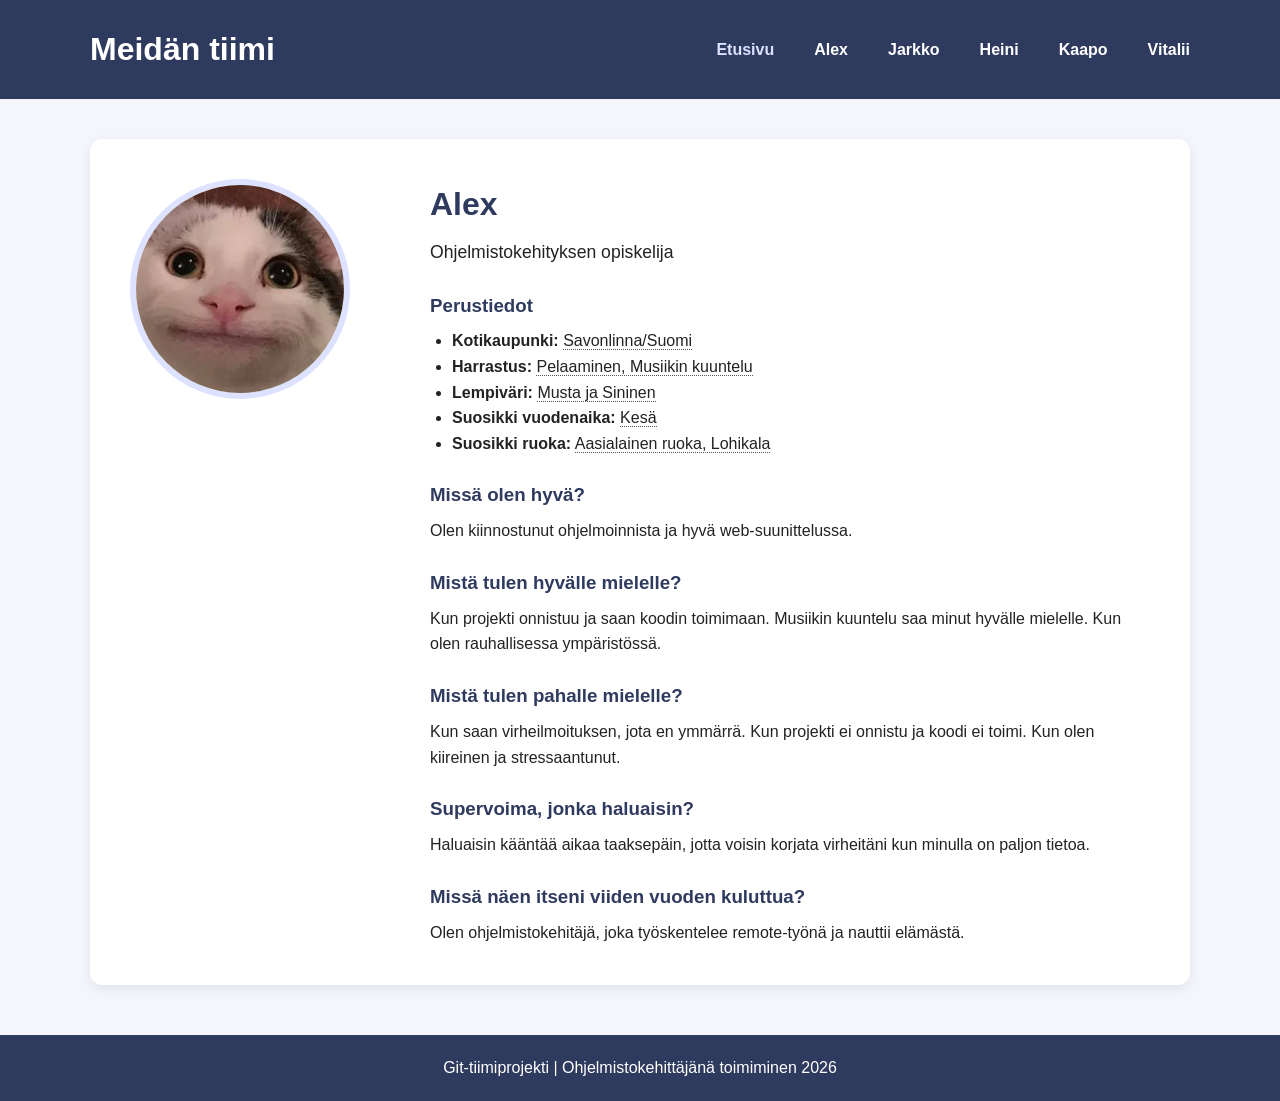
==== commit 2b54c75c: "1. 'Image Hover Overlay'- ominaisuus lisätty profiilikuvaan jokaisessa profiilissa. Toimii raahaamal" ====
--- a/pages/Alex_Profiili.html
+++ b/pages/Alex_Profiili.html
@@ -6,7 +6,6 @@
     <title>Alex</title>
     <!-- Yhdistetään ulkoinen tyylitiedosto tähän sivuun -->
     <link rel="stylesheet" href="../css/style.css">
-    <link rel="stylesheet" href="https://cdnjs.cloudflare.com/ajax/libs/font-awesome/4.7.0/css/font-awesome.min.css">
 </head>
 <body>
 
@@ -15,26 +14,28 @@
       <header class="site-header">
         <div class="header-content">
             <h1>Meidän tiimi</h1>
-
-        <a href="javascript:void(0);" class="icon" onclick="HamburberMenu()">
-            <i id="HamIcon" class="fa fa-bars"></i>
-        </a>
-
-            <div id="myLinks">
+            <nav>
                 <a href="../index.html">Etusivu</a>
                 <a href="Alex_Profiili.html">Alex</a>
                 <a href="Jarkko.html">Jarkko</a>
                 <a href="Heini-profiili.html">Heini</a>
                 <a href="opiskelija_kaapo.html">Kaapo</a>
                 <a href="profile_vitalii.html">Vitalii</a>
-            </div>
+            </nav>
         </div>
     </header>
 
     <!-- Pääsisältö: opiskelijan profiili ja esittely -->
     <main>
         <section class="profile">
-            <img class="profile-photo-large" src="../images/kissa.png" alt="Opiskelija 1">
+            
+            <div class="profile-picture">
+              <img class="profile-photo-large" src="../images/kissa.png" alt="Alexin profiilikuva">
+              <div class="overlay">
+                <p>Kurkkaa 👇</p>
+                <a href="#" target="_blank" rel="noopener noreferrer">GitHub linkki</a>
+              </div>
+            </div>
 
             <div class="profile-info">
                 <!-- Kirjoita otsikkoon nimesi, tekstikappaleeseen esittelyteksti -->
@@ -46,11 +47,41 @@
                 <!-- Perustietojen luettelo, täydennä kohtiin omat vastauksesi -->
                 <h3>Perustiedot</h3>
                 <ul>
-                    <li><strong>Kotikaupunki:</strong> Savonlinna/Suomi</li>
-                    <li><strong>Harrastus:</strong> Pelaaminen, Musiikin kuuntelu</li>
-                    <li><strong>Lempiväri:</strong> Musta ja Sininen</li>
-                    <li><strong>Suosikki vuodenaika:</strong> Kesä</li>
-                    <li><strong>Suosikki ruoka:</strong> Aasialainen ruoka, Lohikala</li>
+                    <li>
+                      <strong>Kotikaupunki:</strong> 
+                      <span class="tooltip">
+                        Savonlinna/Suomi
+                        <span class="tooltiptext">Tähän tulee vihjeteksti</span>
+                      </span>
+                    </li>
+                    <li>
+                      <strong>Harrastus:</strong> 
+                      <span class="tooltip">
+                        Pelaaminen, Musiikin kuuntelu
+                        <span class="tooltiptext">Tähän tulee vihjeteksti</span>
+                      </span>
+                    </li>
+                    <li>
+                      <strong>Lempiväri:</strong> 
+                      <span class="tooltip">
+                        Musta ja Sininen
+                        <span class="tooltiptext">Tähän tulee vihjeteksti</spa>
+                      </span>
+                    </li>
+                    <li>
+                      <strong>Suosikki vuodenaika:</strong> 
+                      <span class="tooltip">
+                        Kesä
+                        <span class="tooltiptext">Tähän tulee vihjeteksti</span>
+                      </span>
+                    </li>
+                    <li>
+                      <strong>Suosikki ruoka:</strong> 
+                      <span class="tooltip">
+                        Aasialainen ruoka, Lohikala
+                        <span class="tooltiptext">Tähän tulee vihjeteksti</span>
+                      </span>
+                    </li>
                 </ul>
 
                 <!-- Täydennä omat vastauksesi alla oleviin kohtiin -->
--- a/css/style.css
+++ b/css/style.css
@@ -19,7 +19,6 @@
     color: white;
     padding: 24px 0;
     width: 100%;
-    position: relative;
 }
 
 /* Skrollatessa ylätunniste saa kiinteän position  */
@@ -44,25 +43,26 @@
     font-size: 2rem;
 }
 
-#myLinks {
+nav {
     position:sticky;
     display: flex;
-    flex-wrap: wrap;
+   flex-wrap: wrap;
     gap: 40px;
-}
-
-#myLinks a {
+   
+}
+
+nav a {
     color: white;
     text-decoration: none;
     font-weight: bold;
 
 }
 
-#myLinks a:first-of-type {
+nav a:first-of-type {
   color: #dce2ff;
 }
 
-#myLinks a:hover {
+nav a:hover {
     text-decoration: underline;
 }
 
@@ -162,11 +162,10 @@
 }
 
 .profile-photo-large {
-    width: 220px;
-    height: 220px;
-    object-fit: cover;
-    border-radius: 50%;
-    border: 6px solid #dce2ff;
+    width: 100%;
+    height: 100%;
+    object-fit: cover;
+    border-radius: 50%;
 }
 
 .profile-info h2 {
@@ -202,10 +201,6 @@
     padding: 20px;
     margin-top: 50px;
 }
-
-#HamIcon {
-        display: none;
-    }
 
 @media (max-width: 800px) {
 
@@ -230,35 +225,6 @@
     .members {
         grid-template-columns: 1fr;
     }
-
-    #HamIcon {
-        display: block;
-    }
-
-    /* Hamburber-menu */ 
-        #myLinks {
-            display: none;
-             
-    }
-        .site-header a {
-            color: white;
-            padding: 14px 16px;
-            text-decoration: none;
-            font-size: 17px;
-    }
-        .site-header-Jarkko a {
-            color: white;
-            padding: 14px 16px;
-            text-decoration: none;
-            font-size: 17px;
-    }
-        .site-header-kaapo a {
-            background-color: #c77eb6;
-            color: white;
-            padding: 14px 16px;
-            text-decoration: none;
-            font-size: 17px;
-    }
 }
 
 
@@ -269,12 +235,34 @@
     padding: 24px 0;
     color: white;
 }
+/* Kaapon lisäämät*/
+
+.site-footer-kaapo {
+    background-color: #c77eb6;
+    color: white;
+    text-align: center;
+    padding: 20px;
+    margin-top: 50px;
+}
+
+.site-header-kaapo {
+    background-color: #c77eb6;
+    color: white;
+    padding: 24px 0;
+}
 
 .profile-photo-large-Jarkko {
-    width: 220px;
-    height: 220px;
-    border-radius: 50%;
-    border: 6px solid rgb(243, 136, 136);
+    width: 100%;
+    height: 100%;
+    object-fit: cover;
+    border-radius: 50%;
+}
+
+.profile-photo-large-kaapo {
+    width: 100%;
+    height: 100%;
+    object-fit: cover;
+    border-radius: 50%;
 }
 
 .profile-info-Jarkko h2 {
@@ -302,41 +290,8 @@
     height: 130px;
     object-fit: cover;
     border-radius: 50%;
-    border: 5px solid rgb(231, 114, 114);
-    margin-bottom: 16px;
-}
-
-#Jarkko1 {
-    color: rgb(153, 51, 51);
-}
-#Jarkko2 {
-    background-color: rgb(153, 51, 51);
-    margin-bottom: 16px;
-}
-
-
-/* Kaapon lisäämät*/
-
-.site-footer-kaapo {
-    background-color: #c77eb6;
-    color: white;
-    text-align: center;
-    padding: 20px;
-    margin-top: 50px;
-}
-
-.site-header-kaapo {
-    background-color: #c77eb6;
-    color: white;
-    padding: 24px 0;
-}
-
-.profile-photo-large-kaapo {
-    width: 220px;
-    height: 220px;
-    object-fit: cover;
-    border-radius: 50%;
-    border: 6px solid rgb(227, 154, 154);
+    border: 5px solid rgb(227, 154, 154);
+    margin-bottom: 16px;
 }
 
 .profile-photo-small-kaapo {
@@ -348,6 +303,15 @@
     margin-bottom: 16px;
 }
 
+#Jarkko1 {
+    color: rgb(153, 51, 51);
+}
+#Jarkko2 {
+    background-color: rgb(153, 51, 51);
+    border: 5px solid #ffdcf7;
+    margin-bottom: 16px;
+}
+
 .button-kaapo {
     display: inline-block;
     background-color: #c77eb6;
@@ -359,4 +323,91 @@
 
 .button-kaapo:hover {
     background-color: #b46fa4;
+}
+
+/* ===== Vitalii edits ===== */
+
+/* Tooltip */
+
+.tooltip {
+  position: relative;
+  border-bottom: 1px dotted #555;
+}
+
+.tooltip .tooltiptext {
+  visibility: hidden;
+  min-width: 120px;
+  background-color: #555;
+  color: #fff;
+  text-align: center;
+  padding: 0.5rem;
+  border-radius: 0.5rem;
+
+  position: absolute;
+  bottom: 125%;
+  left: 50%;
+  transform: translateX(-50%);
+  z-index: 1;
+
+  opacity: 0;
+  transition: opacity 0.3s;
+}
+
+.tooltip .tooltiptext::after {
+  content: "";
+  position: absolute;
+  top: 100%;
+  left: 50%;
+  transform: translateX(-50%);
+
+  border-width: 5px;
+  border-style: solid;
+  border-color: #555 transparent transparent transparent;
+}
+
+.tooltip:hover .tooltiptext {
+  visibility: visible;
+  opacity: 1;
+}
+
+/* Profile picture overlay */
+
+.profile-picture {
+  position: relative;
+  width: 220px;
+  height: 220px;
+  border: 6px solid #dce2ff;
+  border-radius: 50%;
+}
+
+.profile-picture:has(.profile-photo-large-Jarkko, .profile-photo-large-kaapo) {
+  border-color: rgb(227, 154, 154);
+}
+
+.overlay {
+  position: absolute;
+  inset: 0;
+
+  display: flex;
+  flex-direction: column;
+  justify-content: center;
+  align-items: center;
+  gap: 0.25rem;
+  width: 100%;
+  height: 100%;
+
+  background-color: #2f3a5f;
+  color: #fff;
+  border-radius: 50%;
+
+  opacity: 0;
+  transition: opacity 0.5s ease;
+
+  a {
+    color: inherit;
+  }
+}
+
+.profile-picture:hover .overlay {
+  opacity: 0.8;
 }
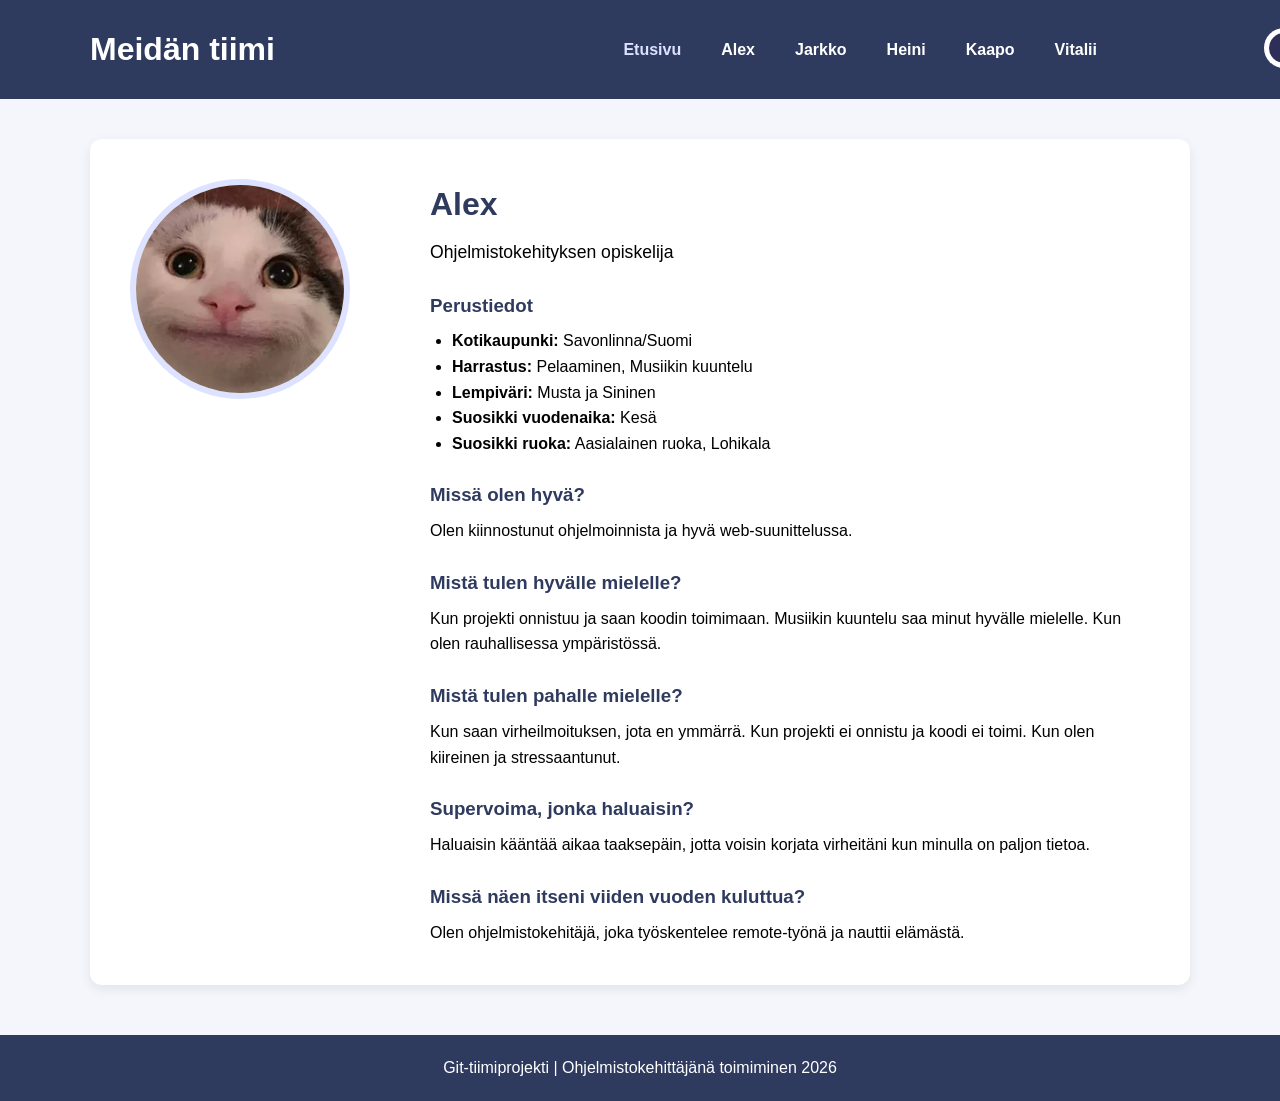
==== commit 3b57cc2b: "Lisätty kytkin tummatila" ====
--- a/pages/Alex_Profiili.html
+++ b/pages/Alex_Profiili.html
@@ -21,6 +21,18 @@
                 <a href="Heini-profiili.html">Heini</a>
                 <a href="opiskelija_kaapo.html">Kaapo</a>
                 <a href="profile_vitalii.html">Vitalii</a>
+                   <div class="container">
+                    <label class="switch">
+                        <input id="toggle" type="checkbox">
+                        <span class="slider"></span>
+                    </label>
+                </div>
+                <div class="slide-block slide-out">
+                </div>
+            </nav>
+            
+        </div>
+        
             </nav>
         </div>
     </header>
@@ -28,14 +40,7 @@
     <!-- Pääsisältö: opiskelijan profiili ja esittely -->
     <main>
         <section class="profile">
-            
-            <div class="profile-picture">
-              <img class="profile-photo-large" src="../images/kissa.png" alt="Alexin profiilikuva">
-              <div class="overlay">
-                <p>Kurkkaa 👇</p>
-                <a href="#" target="_blank" rel="noopener noreferrer">GitHub linkki</a>
-              </div>
-            </div>
+            <img class="profile-photo-large" src="../images/kissa.png" alt="Opiskelija 1">
 
             <div class="profile-info">
                 <!-- Kirjoita otsikkoon nimesi, tekstikappaleeseen esittelyteksti -->
@@ -47,41 +52,11 @@
                 <!-- Perustietojen luettelo, täydennä kohtiin omat vastauksesi -->
                 <h3>Perustiedot</h3>
                 <ul>
-                    <li>
-                      <strong>Kotikaupunki:</strong> 
-                      <span class="tooltip">
-                        Savonlinna/Suomi
-                        <span class="tooltiptext">Tähän tulee vihjeteksti</span>
-                      </span>
-                    </li>
-                    <li>
-                      <strong>Harrastus:</strong> 
-                      <span class="tooltip">
-                        Pelaaminen, Musiikin kuuntelu
-                        <span class="tooltiptext">Tähän tulee vihjeteksti</span>
-                      </span>
-                    </li>
-                    <li>
-                      <strong>Lempiväri:</strong> 
-                      <span class="tooltip">
-                        Musta ja Sininen
-                        <span class="tooltiptext">Tähän tulee vihjeteksti</spa>
-                      </span>
-                    </li>
-                    <li>
-                      <strong>Suosikki vuodenaika:</strong> 
-                      <span class="tooltip">
-                        Kesä
-                        <span class="tooltiptext">Tähän tulee vihjeteksti</span>
-                      </span>
-                    </li>
-                    <li>
-                      <strong>Suosikki ruoka:</strong> 
-                      <span class="tooltip">
-                        Aasialainen ruoka, Lohikala
-                        <span class="tooltiptext">Tähän tulee vihjeteksti</span>
-                      </span>
-                    </li>
+                    <li><strong>Kotikaupunki:</strong> Savonlinna/Suomi</li>
+                    <li><strong>Harrastus:</strong> Pelaaminen, Musiikin kuuntelu</li>
+                    <li><strong>Lempiväri:</strong> Musta ja Sininen</li>
+                    <li><strong>Suosikki vuodenaika:</strong> Kesä</li>
+                    <li><strong>Suosikki ruoka:</strong> Aasialainen ruoka, Lohikala</li>
                 </ul>
 
                 <!-- Täydennä omat vastauksesi alla oleviin kohtiin -->
--- a/css/style.css
+++ b/css/style.css
@@ -4,12 +4,110 @@
     padding: 0;
     box-sizing: border-box;
 }
-
-/* Body-elementin yleiset tyylit */
+/* Määritellään muuttujat */
+:root {
+  --night-color: #2e2e58;
+  --day-color: white;
+  --night-background: radial-gradient(circle at top left, #3d3d68, #02021d);
+  --transition-time: 0.5s;
+}
+
+
+
+
+/* Painike */
+.container .switch {
+  position: relative;
+  display: flex;
+  align-items: center;
+  justify-content: center;
+  transform: translate(10rem,5px);
+
+}
+
+
+/* slider  */
+.container .switch .slider {
+  position: absolute;
+  height: 40px;
+  width: 80px;
+  border-radius: 30px;
+  background-color: var(--day-color);
+  cursor: pointer;
+  transition: var(--transition-time);
+  z-index: 99;
+}
+
+/* (Sun/Moon) */
+.container .switch .slider:before {
+  position: absolute;
+  left: 5px;
+  bottom: 5px;
+  height: 30px;
+  width: 30px;
+  content: "";
+  border-radius: 50%;
+  background-color: var(--night-color);
+  transition: var(--transition-time);
+}
+
+/*Pilotetaan input */
+#toggle {
+  opacity: 0;
+  touch-action: none;
+}
+
+/*  Logiikka: Checked  */
+#toggle:checked ~ .slider {
+  background-color: var(--night-color);
+}
+
+#toggle:checked ~ .slider:before {
+  background-color: var(--night-color);
+  box-shadow: inset -10px -5px 0 0px yellow;
+  transform: translate(40px, 1px);
+}
+
+#toggle:checked ~ .slide-block {
+  left: 0;
+  border-bottom-right-radius: 0;
+  border-top-right-radius: 0;
+}
+
+
+
+/* Kun dark-mode on päällä, muutetaan bodyn tausta */
+body.dark-mode {
+    background: var(--night-background);
+    background-attachment: fixed; /* Pitää gradientin paikallaan */
+    color: white; /* Muuttaa tekstin vaaleaksi automaattisesti */
+    
+}
+/* //kun dark-mode on päällä, muutetaan tekstin väri vaaleaksi */
+h2.dark-mode, h3.dark-mode, p.dark-mode, a.dark-mode {
+    color: white !important;
+}
+/* Voit muuttaa myös korttien väriä kerralla */
+body.dark-mode .member-card  {
+    background-color: rgba(15, 14, 14, 0.3);
+    border: 1px solid rgba(255, 255, 255, 0.2);
+
+    
+}
+section.dark-mode {
+    background-color: rgba(15, 14, 14, 0.1);
+    border: 1px solid rgba(255, 255, 255, 0.2);
+}
+section.profile.dark-mode {
+    background-color: rgba(15, 14, 14, 0.1);
+    border: 1px solid rgba(255, 255, 255, 0.2);
+}
+
+/* Body-elementin yleiset tySylit */
 body {
     font-family: Arial, sans-serif;
     background-color: #f4f6fb;
-    color: #222;
+    /* color: #222; */
     line-height: 1.6;
 }
 
@@ -162,10 +260,11 @@
 }
 
 .profile-photo-large {
-    width: 100%;
-    height: 100%;
-    object-fit: cover;
-    border-radius: 50%;
+    width: 220px;
+    height: 220px;
+    object-fit: cover;
+    border-radius: 50%;
+    border: 6px solid #dce2ff;
 }
 
 .profile-info h2 {
@@ -235,34 +334,12 @@
     padding: 24px 0;
     color: white;
 }
-/* Kaapon lisäämät*/
-
-.site-footer-kaapo {
-    background-color: #c77eb6;
-    color: white;
-    text-align: center;
-    padding: 20px;
-    margin-top: 50px;
-}
-
-.site-header-kaapo {
-    background-color: #c77eb6;
-    color: white;
-    padding: 24px 0;
-}
 
 .profile-photo-large-Jarkko {
-    width: 100%;
-    height: 100%;
-    object-fit: cover;
-    border-radius: 50%;
-}
-
-.profile-photo-large-kaapo {
-    width: 100%;
-    height: 100%;
-    object-fit: cover;
-    border-radius: 50%;
+    width: 220px;
+    height: 220px;
+    border-radius: 50%;
+    border: 6px solid rgb(243, 136, 136);
 }
 
 .profile-info-Jarkko h2 {
@@ -290,8 +367,41 @@
     height: 130px;
     object-fit: cover;
     border-radius: 50%;
-    border: 5px solid rgb(227, 154, 154);
-    margin-bottom: 16px;
+    border: 5px solid rgb(231, 114, 114);
+    margin-bottom: 16px;
+}
+
+#Jarkko1 {
+    color: rgb(153, 51, 51);
+}
+#Jarkko2 {
+    background-color: rgb(153, 51, 51);
+    margin-bottom: 16px;
+}
+
+
+/* Kaapon lisäämät*/
+
+.site-footer-kaapo {
+    background-color: #c77eb6;
+    color: white;
+    text-align: center;
+    padding: 20px;
+    margin-top: 50px;
+}
+
+.site-header-kaapo {
+    background-color: #c77eb6;
+    color: white;
+    padding: 24px 0;
+}
+
+.profile-photo-large-kaapo {
+    width: 220px;
+    height: 220px;
+    object-fit: cover;
+    border-radius: 50%;
+    border: 6px solid rgb(227, 154, 154);
 }
 
 .profile-photo-small-kaapo {
@@ -303,15 +413,6 @@
     margin-bottom: 16px;
 }
 
-#Jarkko1 {
-    color: rgb(153, 51, 51);
-}
-#Jarkko2 {
-    background-color: rgb(153, 51, 51);
-    border: 5px solid #ffdcf7;
-    margin-bottom: 16px;
-}
-
 .button-kaapo {
     display: inline-block;
     background-color: #c77eb6;
@@ -323,91 +424,4 @@
 
 .button-kaapo:hover {
     background-color: #b46fa4;
-}
-
-/* ===== Vitalii edits ===== */
-
-/* Tooltip */
-
-.tooltip {
-  position: relative;
-  border-bottom: 1px dotted #555;
-}
-
-.tooltip .tooltiptext {
-  visibility: hidden;
-  min-width: 120px;
-  background-color: #555;
-  color: #fff;
-  text-align: center;
-  padding: 0.5rem;
-  border-radius: 0.5rem;
-
-  position: absolute;
-  bottom: 125%;
-  left: 50%;
-  transform: translateX(-50%);
-  z-index: 1;
-
-  opacity: 0;
-  transition: opacity 0.3s;
-}
-
-.tooltip .tooltiptext::after {
-  content: "";
-  position: absolute;
-  top: 100%;
-  left: 50%;
-  transform: translateX(-50%);
-
-  border-width: 5px;
-  border-style: solid;
-  border-color: #555 transparent transparent transparent;
-}
-
-.tooltip:hover .tooltiptext {
-  visibility: visible;
-  opacity: 1;
-}
-
-/* Profile picture overlay */
-
-.profile-picture {
-  position: relative;
-  width: 220px;
-  height: 220px;
-  border: 6px solid #dce2ff;
-  border-radius: 50%;
-}
-
-.profile-picture:has(.profile-photo-large-Jarkko, .profile-photo-large-kaapo) {
-  border-color: rgb(227, 154, 154);
-}
-
-.overlay {
-  position: absolute;
-  inset: 0;
-
-  display: flex;
-  flex-direction: column;
-  justify-content: center;
-  align-items: center;
-  gap: 0.25rem;
-  width: 100%;
-  height: 100%;
-
-  background-color: #2f3a5f;
-  color: #fff;
-  border-radius: 50%;
-
-  opacity: 0;
-  transition: opacity 0.5s ease;
-
-  a {
-    color: inherit;
-  }
-}
-
-.profile-picture:hover .overlay {
-  opacity: 0.8;
 }
